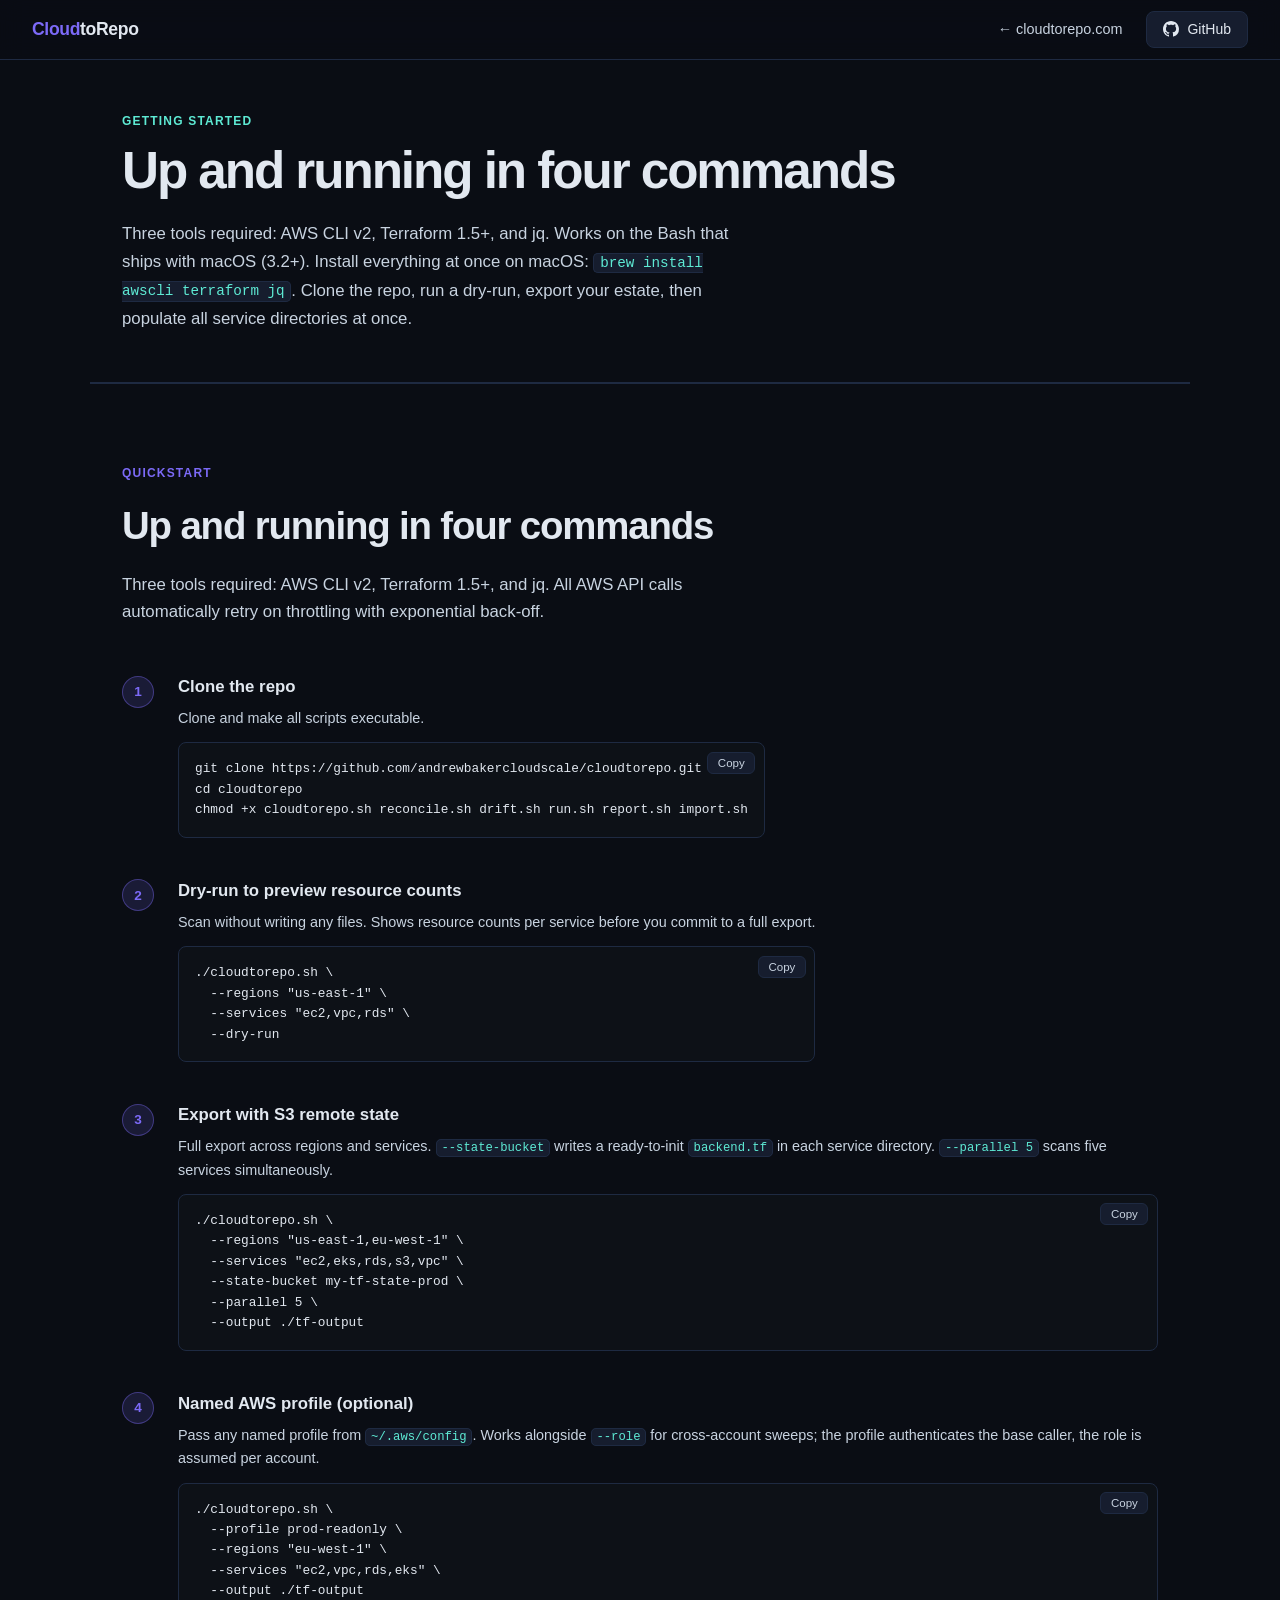
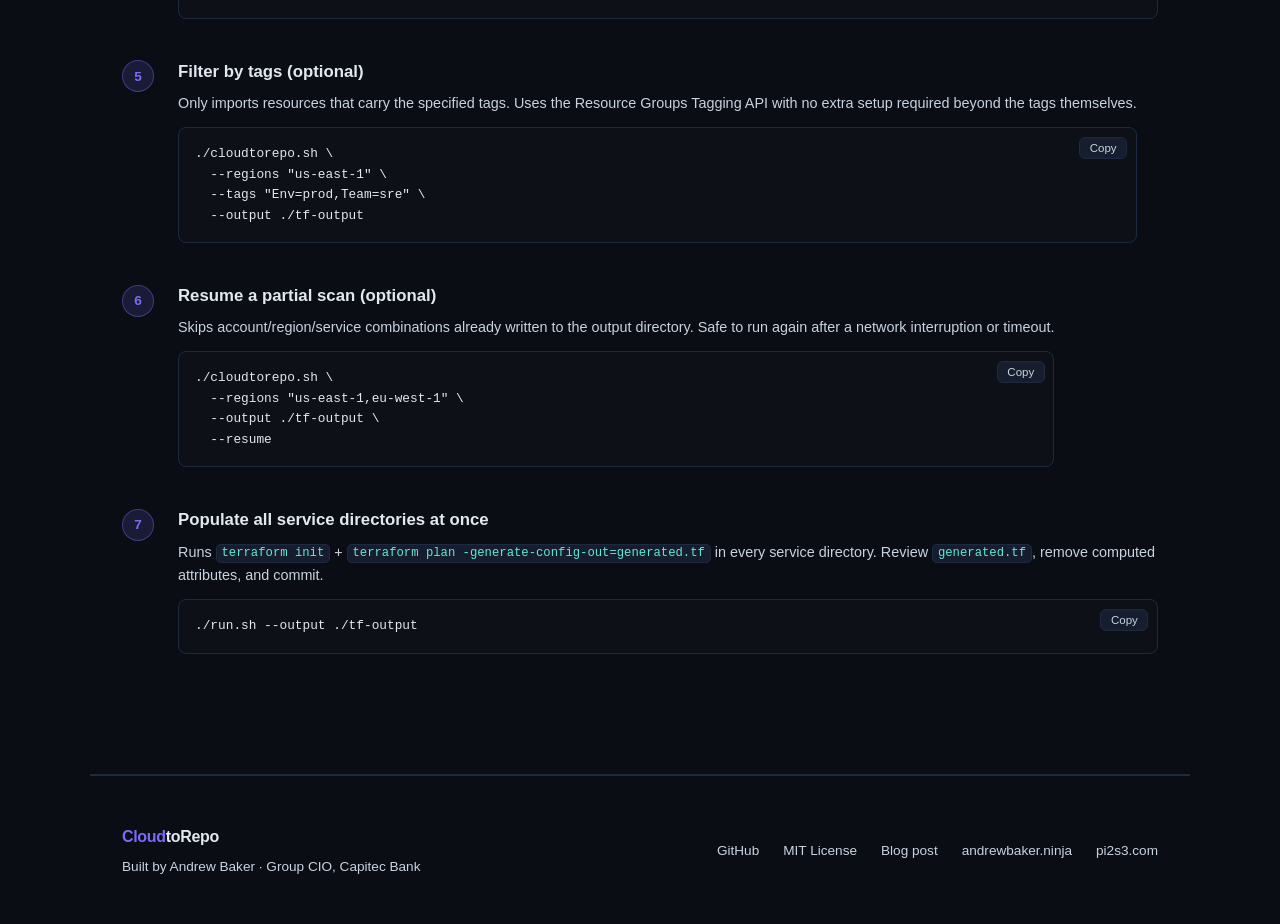
==== quickstart.html @ 25667c13 "website: split into 4 pages, shared stylesheet, mobile tile nav - Extracted all inline CSS to style." ====
<!DOCTYPE html>
<html lang="en">
<head>
  <meta charset="UTF-8" />
  <meta name="viewport" content="width=device-width, initial-scale=1.0" />
  <title>Quickstart — CloudtoRepo</title>
  <link rel="icon" type="image/svg+xml" href="favicon.svg" />
  <link rel="icon" type="image/png" href="favicon.png" />
  <link rel="stylesheet" href="style.css" />
</head>
<body>

<!-- NAV -->
<nav>
  <a class="nav-logo" href="index.html"><span>Cloud</span>toRepo</a>
  <div class="nav-links">
    <a href="index.html" class="hide-sm">← cloudtorepo.com</a>
    <a class="btn-gh" href="https://github.com/andrewbakercloudscale/cloudtorepo" target="_blank" rel="noopener">
      <svg width="16" height="16" viewBox="0 0 16 16" fill="currentColor"><path d="M8 0C3.58 0 0 3.58 0 8c0 3.54 2.29 6.53 5.47 7.59.4.07.55-.17.55-.38 0-.19-.01-.82-.01-1.49-2.01.37-2.53-.49-2.69-.94-.09-.23-.48-.94-.82-1.13-.28-.15-.68-.52-.01-.53.63-.01 1.08.58 1.23.82.72 1.21 1.87.87 2.33.66.07-.52.28-.87.51-1.07-1.78-.2-3.64-.89-3.64-3.95 0-.87.31-1.59.82-2.15-.08-.2-.36-1.02.08-2.12 0 0 .67-.21 2.2.82.64-.18 1.32-.27 2-.27.68 0 1.36.09 2 .27 1.53-1.04 2.2-.82 2.2-.82.44 1.1.16 1.92.08 2.12.51.56.82 1.27.82 2.15 0 3.07-1.87 3.75-3.65 3.95.29.25.54.73.54 1.48 0 1.07-.01 1.93-.01 2.2 0 .21.15.46.55.38A8.013 8.013 0 0016 8c0-4.42-3.58-8-8-8z"/></svg>
      GitHub
    </a>
  </div>
</nav>

<!-- PAGE HERO -->
<div class="page-hero">
  <div class="page-hero-label">Getting started</div>
  <h1>Up and running in four commands</h1>
  <p>Three tools required: AWS CLI v2, Terraform 1.5+, and jq. Works on the Bash that ships with macOS (3.2+). Install everything at once on macOS: <code>brew install awscli terraform jq</code>. Clone the repo, run a dry-run, export your estate, then populate all service directories at once.</p>
</div>

<!-- QUICKSTART -->
<hr class="divider" />
<section id="quickstart">
  <div class="section-label">Quickstart</div>
  <h2>Up and running in four commands</h2>
  <p class="section-intro">Three tools required: AWS CLI v2, Terraform 1.5+, and jq. All AWS API calls automatically retry on throttling with exponential back-off.</p>

  <div class="qs-step reveal">
    <div class="qs-num">1</div>
    <div class="qs-content">
      <h3>Clone the repo</h3>
      <p>Clone and make all scripts executable.</p>
      <pre>git clone https://github.com/andrewbakercloudscale/cloudtorepo.git
cd cloudtorepo
chmod +x cloudtorepo.sh reconcile.sh drift.sh run.sh report.sh import.sh</pre>
    </div>
  </div>

  <div class="qs-step reveal">
    <div class="qs-num">2</div>
    <div class="qs-content">
      <h3>Dry-run to preview resource counts</h3>
      <p>Scan without writing any files. Shows resource counts per service before you commit to a full export.</p>
      <pre>./cloudtorepo.sh \
  --regions "us-east-1" \
  --services "ec2,vpc,rds" \
  --dry-run</pre>
    </div>
  </div>

  <div class="qs-step reveal">
    <div class="qs-num">3</div>
    <div class="qs-content">
      <h3>Export with S3 remote state</h3>
      <p>Full export across regions and services. <code>--state-bucket</code> writes a ready-to-init <code>backend.tf</code> in each service directory. <code>--parallel 5</code> scans five services simultaneously.</p>
      <pre>./cloudtorepo.sh \
  --regions "us-east-1,eu-west-1" \
  --services "ec2,eks,rds,s3,vpc" \
  --state-bucket my-tf-state-prod \
  --parallel 5 \
  --output ./tf-output</pre>
    </div>
  </div>

  <div class="qs-step reveal">
    <div class="qs-num">4</div>
    <div class="qs-content">
      <h3>Named AWS profile (optional)</h3>
      <p>Pass any named profile from <code>~/.aws/config</code>. Works alongside <code>--role</code> for cross-account sweeps; the profile authenticates the base caller, the role is assumed per account.</p>
      <pre>./cloudtorepo.sh \
  --profile prod-readonly \
  --regions "eu-west-1" \
  --services "ec2,vpc,rds,eks" \
  --output ./tf-output</pre>
    </div>
  </div>

  <div class="qs-step reveal">
    <div class="qs-num">5</div>
    <div class="qs-content">
      <h3>Filter by tags (optional)</h3>
      <p>Only imports resources that carry the specified tags. Uses the Resource Groups Tagging API with no extra setup required beyond the tags themselves.</p>
      <pre>./cloudtorepo.sh \
  --regions "us-east-1" \
  --tags "Env=prod,Team=sre" \
  --output ./tf-output</pre>
    </div>
  </div>

  <div class="qs-step reveal">
    <div class="qs-num">6</div>
    <div class="qs-content">
      <h3>Resume a partial scan (optional)</h3>
      <p>Skips account/region/service combinations already written to the output directory. Safe to run again after a network interruption or timeout.</p>
      <pre>./cloudtorepo.sh \
  --regions "us-east-1,eu-west-1" \
  --output ./tf-output \
  --resume</pre>
    </div>
  </div>

  <div class="qs-step reveal">
    <div class="qs-num">7</div>
    <div class="qs-content">
      <h3>Populate all service directories at once</h3>
      <p>Runs <code>terraform init</code> + <code>terraform plan -generate-config-out=generated.tf</code> in every service directory. Review <code>generated.tf</code>, remove computed attributes, and commit.</p>
      <pre>./run.sh --output ./tf-output</pre>
    </div>
  </div>
</section>

<!-- FOOTER -->
<hr class="divider" />
<footer>
  <div>
    <div class="footer-brand"><span>Cloud</span>toRepo</div>
    <div class="footer-meta" style="margin-top:0.4rem;">Built by <a href="https://andrewbaker.ninja" target="_blank" rel="noopener">Andrew Baker</a> &middot; Group CIO, Capitec Bank</div>
  </div>
  <div class="footer-links">
    <a href="https://github.com/andrewbakercloudscale/cloudtorepo" target="_blank" rel="noopener">GitHub</a>
    <a href="https://github.com/andrewbakercloudscale/cloudtorepo/blob/main/LICENSE" target="_blank" rel="noopener">MIT License</a>
    <a href="https://andrewbaker.ninja/2026/03/21/reverse-engineering-your-aws-estate-into-terraform-using-cloudtorepo-org/" target="_blank" rel="noopener">Blog post</a>
    <a href="https://andrewbaker.ninja" target="_blank" rel="noopener">andrewbaker.ninja</a>
    <a href="https://pi2s3.com" target="_blank" rel="noopener">pi2s3.com</a>
  </div>
</footer>

<script>
  (function() {
    var els = document.querySelectorAll('.reveal');
    if (!('IntersectionObserver' in window)) {
      els.forEach(function(el) { el.classList.add('visible'); });
      return;
    }
    var io = new IntersectionObserver(function(entries) {
      entries.forEach(function(e) {
        if (e.isIntersecting) { e.target.classList.add('visible'); io.unobserve(e.target); }
      });
    }, { threshold: 0.08 });
    els.forEach(function(el) { io.observe(el); });
  })();
</script>

<script>
  document.querySelectorAll('pre').forEach(function(pre) {
    var wrap = document.createElement('div');
    wrap.className = 'pre-wrap';
    pre.parentNode.insertBefore(wrap, pre);
    wrap.appendChild(pre);

    var btn = document.createElement('button');
    btn.className = 'copy-btn';
    btn.textContent = 'Copy';
    wrap.appendChild(btn);

    btn.addEventListener('click', function() {
      navigator.clipboard.writeText(pre.innerText).then(function() {
        btn.textContent = 'Copied!';
        btn.classList.add('copied');
        setTimeout(function() {
          btn.textContent = 'Copy';
          btn.classList.remove('copied');
        }, 2000);
      });
    });
  });
</script>
</body>
</html>
---- style.css ----
*, *::before, *::after { box-sizing: border-box; margin: 0; padding: 0; }

:root {
  --bg: #0a0d14;
  --surface: #111622;
  --surface2: #161d2e;
  --border: #1e2a42;
  --accent: #7c6af7;
  --accent2: #5eead4;
  --text: #e2e8f0;
  --muted: #c8d3e0;
  --code-bg: #0d1117;
  --radius: 12px;
  --mono: 'SF Mono', 'Fira Code', 'Cascadia Code', monospace;
}

html { scroll-behavior: smooth; scroll-padding-top: 68px; }

body {
  background: var(--bg);
  color: var(--text);
  font-family: -apple-system, BlinkMacSystemFont, 'Inter', 'Segoe UI', sans-serif;
  font-size: 16px;
  line-height: 1.6;
  overflow-x: hidden;
}

/* NAV */
nav {
  position: fixed;
  top: 0; left: 0; right: 0;
  z-index: 100;
  display: flex;
  align-items: center;
  justify-content: space-between;
  padding: 0 2rem;
  height: 60px;
  background: rgba(10, 13, 20, 0.85);
  backdrop-filter: blur(12px);
  border-bottom: 1px solid var(--border);
}

.nav-logo {
  font-size: 1.1rem;
  font-weight: 700;
  letter-spacing: -0.02em;
  color: var(--text);
  text-decoration: none;
}

.nav-logo span { color: var(--accent); }

.nav-links { display: flex; gap: 1.5rem; align-items: center; }

.nav-links a {
  color: var(--muted);
  text-decoration: none;
  font-size: 0.9rem;
  transition: color 0.2s;
}

.nav-links a:hover { color: var(--text); }

.btn-gh {
  display: flex;
  align-items: center;
  gap: 0.5rem;
  background: var(--surface2);
  border: 1px solid var(--border);
  color: var(--text) !important;
  padding: 0.4rem 1rem;
  border-radius: 8px;
  font-size: 0.875rem !important;
  font-weight: 500;
  transition: background 0.2s, border-color 0.2s !important;
  text-decoration: none;
}

.btn-gh:hover { background: var(--border) !important; border-color: var(--accent) !important; }

/* HERO */
.hero {
  min-height: 100vh;
  display: flex;
  flex-direction: column;
  align-items: center;
  justify-content: center;
  text-align: center;
  padding: 6rem 2rem 4rem;
  position: relative;
  border-bottom: 1px solid rgba(124, 106, 247, 0.25);
  box-shadow: 0 1px 0 rgba(124, 106, 247, 0.1), 0 40px 80px -20px rgba(0,0,0,0.6);
}

.hero::before {
  content: '';
  position: absolute;
  top: -200px; left: 50%; transform: translateX(-50%);
  width: 1000px; height: 700px;
  background: radial-gradient(ellipse at center, rgba(124, 106, 247, 0.22) 0%, transparent 65%);
  pointer-events: none;
}

.hero::after {
  content: '';
  position: absolute;
  bottom: -100px; right: -200px;
  width: 600px; height: 400px;
  background: radial-gradient(ellipse at center, rgba(94, 234, 212, 0.1) 0%, transparent 70%);
  pointer-events: none;
}

.badge {
  display: inline-flex;
  align-items: center;
  gap: 0.4rem;
  background: rgba(124, 106, 247, 0.1);
  border: 1px solid rgba(124, 106, 247, 0.3);
  color: var(--accent);
  font-size: 0.8rem;
  font-weight: 600;
  letter-spacing: 0.05em;
  text-transform: uppercase;
  padding: 0.3rem 0.8rem;
  border-radius: 99px;
  margin-bottom: 1.5rem;
  transition: transform 0.2s ease, box-shadow 0.2s ease, border-color 0.2s ease, background 0.2s ease;
  cursor: default;
  will-change: transform;
}

.badge:hover {
  border-color: var(--accent);
  background: rgba(124, 106, 247, 0.2);
  transform: translateY(-10px);
  box-shadow: 0 20px 40px rgba(0,0,0,0.5), 0 0 0 1px var(--accent), 0 8px 32px rgba(124,106,247,0.2);
}

.badge::before {
  content: '';
  width: 6px; height: 6px;
  background: var(--accent);
  border-radius: 50%;
}

.hero-logo {
  transition: transform 0.2s ease, filter 0.2s ease;
  will-change: transform;
  cursor: default;
  border-radius: var(--radius);
}

.hero-logo:hover {
  transform: translateY(-10px);
  filter: drop-shadow(0 0 36px rgba(124,106,247,0.6));
}

h1 {
  font-size: clamp(2.8rem, 6vw, 5rem);
  font-weight: 800;
  letter-spacing: -0.04em;
  line-height: 1.05;
  margin-bottom: 1.25rem;
}

h1 .gradient {
  background: linear-gradient(135deg, var(--accent) 0%, var(--accent2) 100%);
  -webkit-background-clip: text;
  -webkit-text-fill-color: transparent;
  background-clip: text;
}

.hero-sub {
  font-size: clamp(1rem, 2vw, 1.2rem);
  color: var(--muted);
  max-width: 560px;
  margin-bottom: 2.5rem;
}

.hero-actions {
  display: flex;
  gap: 1rem;
  flex-wrap: wrap;
  justify-content: center;
}

.btn-primary {
  display: inline-flex;
  align-items: center;
  gap: 0.5rem;
  background: var(--accent);
  color: #fff;
  text-decoration: none;
  padding: 0.75rem 1.75rem;
  border-radius: 10px;
  font-weight: 600;
  font-size: 0.95rem;
  transition: opacity 0.2s, transform 0.15s;
}

.btn-primary:hover { opacity: 0.88; transform: translateY(-1px); }

.btn-outline {
  display: inline-flex;
  align-items: center;
  gap: 0.5rem;
  background: transparent;
  color: var(--text);
  text-decoration: none;
  padding: 0.75rem 1.75rem;
  border-radius: 10px;
  font-weight: 600;
  font-size: 0.95rem;
  border: 1px solid var(--border);
  transition: border-color 0.2s, background 0.2s, transform 0.15s;
}

.btn-outline:hover { border-color: var(--accent); background: rgba(124,106,247,0.07); transform: translateY(-1px); }

/* TERMINAL SNIPPET */
.terminal-wrap {
  margin-top: 4rem;
  width: 100%;
  max-width: 680px;
  border-radius: var(--radius);
  overflow: hidden;
  border: 1px solid var(--border);
  box-shadow: 0 24px 80px rgba(0,0,0,0.5);
  transition: transform 0.2s ease, box-shadow 0.2s ease, border-color 0.2s ease;
  will-change: transform;
}

.terminal-wrap:hover {
  border-color: var(--accent);
  box-shadow: 0 32px 96px rgba(124,106,247,0.25), 0 24px 80px rgba(0,0,0,0.5);
  transform: translateY(-10px);
}

.terminal-bar {
  background: var(--surface2);
  padding: 0.6rem 1rem;
  display: flex;
  align-items: center;
  gap: 0.5rem;
}

.dot { width: 12px; height: 12px; border-radius: 50%; }
.dot-r { background: #ff5f57; }
.dot-y { background: #ffbd2e; }
.dot-g { background: #28c840; }

.terminal-label {
  font-size: 0.75rem;
  color: var(--muted);
  margin-left: auto;
  font-family: var(--mono);
}

.terminal-body {
  background: var(--code-bg);
  padding: 1.25rem 1.5rem;
  font-family: var(--mono);
  font-size: 0.85rem;
  line-height: 1.8;
}

.terminal-body .prompt { color: var(--accent2); user-select: none; }
.terminal-body .cmd { color: var(--text); }
.terminal-body .flag { color: var(--accent); }
.terminal-body .val { color: #fbbf24; }
.terminal-body .comment { color: var(--muted); }
.terminal-body .out { color: #4ade80; }

/* SECTION LAYOUT */
section {
  padding: 5rem 2rem;
  max-width: 1100px;
  margin: 0 auto;
}

.section-label {
  font-size: 0.75rem;
  font-weight: 700;
  letter-spacing: 0.1em;
  text-transform: uppercase;
  color: var(--accent);
  margin-bottom: 0.75rem;
}

h2 {
  font-size: clamp(1.6rem, 3vw, 2.4rem);
  font-weight: 700;
  letter-spacing: -0.03em;
  margin-bottom: 1rem;
}

.section-intro {
  color: var(--muted);
  max-width: 600px;
  margin-bottom: 3rem;
  font-size: 1.05rem;
}

/* HOW IT WORKS / STEPS */
.steps {
  display: grid;
  grid-template-columns: repeat(auto-fit, minmax(220px, 1fr));
  gap: 1.5rem;
}

.step {
  background: var(--surface);
  border: 1px solid var(--border);
  border-radius: var(--radius);
  padding: 1.75rem;
  position: relative;
  transition: transform 0.3s cubic-bezier(0.22, 1, 0.36, 1),
              box-shadow 0.3s cubic-bezier(0.22, 1, 0.36, 1),
              border-color 0.25s ease,
              background 0.25s ease;
  will-change: transform;
}

.step:hover {
  border-color: var(--accent);
  background: var(--surface2);
  transform: translateY(-10px);
  box-shadow:
    0 2px 4px rgba(0,0,0,0.3),
    0 8px 16px rgba(0,0,0,0.35),
    0 28px 56px rgba(0,0,0,0.5),
    0 0 0 1px var(--accent),
    0 16px 48px rgba(124,106,247,0.35);
}

.step-num {
  font-size: 0.7rem;
  font-weight: 700;
  letter-spacing: 0.1em;
  color: var(--accent);
  margin-bottom: 0.75rem;
}

.step h3 { font-size: 1rem; font-weight: 600; margin-bottom: 0.5rem; color: #d4f700; }
.step p { font-size: 0.9rem; color: var(--muted); }

/* SERVICE GRID */
.service-grid {
  display: grid;
  grid-template-columns: repeat(auto-fit, minmax(280px, 1fr));
  gap: 1.25rem;
}

.service-card {
  background: var(--surface);
  border: 1px solid var(--border);
  border-radius: var(--radius);
  padding: 1.5rem;
  transition: transform 0.3s cubic-bezier(0.22, 1, 0.36, 1),
              box-shadow 0.3s cubic-bezier(0.22, 1, 0.36, 1),
              border-color 0.25s ease,
              background 0.25s ease;
  will-change: transform;
}

.service-card:hover {
  border-color: var(--accent2);
  background: var(--surface2);
  transform: translateY(-10px);
  box-shadow:
    0 2px 4px rgba(0,0,0,0.3),
    0 8px 16px rgba(0,0,0,0.35),
    0 28px 56px rgba(0,0,0,0.5),
    0 0 0 1px var(--accent2),
    0 16px 48px rgba(94,234,212,0.25);
}

.service-card h3 {
  font-size: 0.85rem;
  font-weight: 600;
  text-transform: uppercase;
  letter-spacing: 0.07em;
  color: var(--accent2);
  margin-bottom: 1rem;
}

.tags {
  display: flex;
  flex-wrap: wrap;
  gap: 0.5rem;
}

.tag {
  background: var(--surface2);
  border: 1px solid var(--border);
  color: var(--muted);
  font-size: 0.8rem;
  font-family: var(--mono);
  padding: 0.2rem 0.6rem;
  border-radius: 6px;
}

/* OUTPUT GRID */
.output-grid {
  display: grid;
  grid-template-columns: 1fr 1fr;
  gap: 1.5rem;
}

@media (max-width: 640px) { .output-grid { grid-template-columns: 1fr; } }

.output-card {
  background: var(--surface);
  border: 1px solid var(--border);
  border-radius: var(--radius);
  padding: 1.5rem;
  transition: transform 0.3s cubic-bezier(0.22, 1, 0.36, 1),
              box-shadow 0.3s cubic-bezier(0.22, 1, 0.36, 1),
              border-color 0.25s ease,
              background 0.25s ease;
  will-change: transform;
}

.output-card:hover {
  border-color: var(--accent);
  background: var(--surface2);
  transform: translateY(-10px);
  box-shadow:
    0 2px 4px rgba(0,0,0,0.3),
    0 8px 16px rgba(0,0,0,0.35),
    0 28px 56px rgba(0,0,0,0.5),
    0 0 0 1px var(--accent),
    0 16px 48px rgba(124,106,247,0.35);
}

.output-card h3 {
  font-size: 0.95rem;
  font-weight: 600;
  margin-bottom: 0.4rem;
}

.output-card p {
  font-size: 0.875rem;
  color: var(--muted);
  margin-bottom: 1rem;
}

/* WHY HARD */
.hard-grid {
  display: grid;
  grid-template-columns: repeat(auto-fit, minmax(300px, 1fr));
  gap: 1.5rem;
  margin-top: 2.5rem;
}

.hard-card {
  background: var(--surface);
  border: 1px solid var(--border);
  border-radius: var(--radius);
  padding: 1.75rem;
  border-left: 3px solid var(--accent);
  transition: transform 0.3s cubic-bezier(0.22, 1, 0.36, 1),
              box-shadow 0.3s cubic-bezier(0.22, 1, 0.36, 1),
              border-color 0.25s ease,
              background 0.25s ease;
  will-change: transform;
}

.hard-card:hover {
  border-color: var(--accent);
  background: var(--surface2);
  transform: translateY(-10px);
  box-shadow:
    0 2px 4px rgba(0,0,0,0.3),
    0 8px 16px rgba(0,0,0,0.35),
    0 28px 56px rgba(0,0,0,0.5),
    0 0 0 1px var(--accent),
    0 16px 48px rgba(124,106,247,0.35);
}

.hard-card h3 {
  font-size: 1rem;
  font-weight: 600;
  color: #d4f700;
  margin-bottom: 0.75rem;
}

.hard-card p {
  font-size: 0.9rem;
  color: var(--muted);
  line-height: 1.7;
}

.hard-card p + p { margin-top: 0.75rem; }

/* TAB BAR (kept for compatibility) */
.tab-bar {
  display: flex;
  gap: 0.25rem;
  background: var(--surface2);
  border: 1px solid var(--border);
  border-radius: 10px;
  padding: 0.25rem;
}

.tab-btn {
  background: none;
  border: none;
  color: var(--muted);
  font-size: 0.875rem;
  font-weight: 600;
  padding: 0.45rem 3rem;
  border-radius: 7px;
  cursor: pointer;
  transition: background 0.18s, color 0.18s;
  letter-spacing: 0.01em;
}

.tab-btn:hover { color: var(--text); }

.tab-btn.active {
  background: var(--accent);
  color: #fff;
}

/* CODE BLOCK */
pre {
  background: var(--code-bg);
  border: 1px solid var(--border);
  border-radius: 8px;
  padding: 1rem;
  font-family: var(--mono);
  font-size: 0.8rem;
  line-height: 1.6;
  overflow-x: auto;
  color: var(--text);
}

pre .kw { color: var(--accent); }
pre .str { color: #fbbf24; }
pre .cm { color: var(--muted); }
pre .out { color: #4ade80; }

code {
  background: var(--surface2);
  border: 1px solid var(--border);
  border-radius: 5px;
  padding: 0.1em 0.4em;
  font-family: var(--mono);
  font-size: 0.85em;
  color: var(--accent2);
}

/* COPY BUTTON */
.pre-wrap { position: relative; }

.copy-btn {
  position: absolute;
  top: 0.6rem;
  right: 0.6rem;
  background: var(--surface2);
  border: 1px solid var(--border);
  color: var(--muted);
  font-family: -apple-system, BlinkMacSystemFont, 'Inter', sans-serif;
  font-size: 0.72rem;
  font-weight: 500;
  padding: 0.25rem 0.6rem;
  border-radius: 6px;
  cursor: pointer;
  transition: background 0.15s, color 0.15s, border-color 0.15s;
  user-select: none;
}

.copy-btn:hover {
  background: var(--border);
  color: var(--text);
  border-color: var(--accent);
}

.copy-btn.copied {
  color: var(--accent2);
  border-color: var(--accent2);
}

/* DIVIDER */
.divider {
  max-width: 1100px;
  margin: 0 auto;
  border: none;
  border-top: 1px solid var(--border);
}

/* QUICKSTART STEPS */
.qs-steps {
  display: flex;
  flex-direction: column;
  gap: 1rem;
}

.qs-step {
  display: flex;
  gap: 1.5rem;
  align-items: flex-start;
  margin-bottom: 2.5rem;
}

.qs-num {
  flex-shrink: 0;
  width: 2rem;
  height: 2rem;
  background: rgba(124, 106, 247, 0.15);
  border: 1px solid rgba(124, 106, 247, 0.4);
  color: var(--accent);
  font-weight: 700;
  font-size: 0.85rem;
  border-radius: 50%;
  display: flex;
  align-items: center;
  justify-content: center;
  margin-top: 0.1rem;
}

.qs-content h3 { font-size: 1.05rem; font-weight: 600; margin-bottom: 0.4rem; }
.qs-content p { font-size: 0.9rem; color: var(--muted); margin-bottom: 0.75rem; }

/* FOOTER */
footer {
  max-width: 1100px;
  margin: 0 auto;
  padding: 3rem 2rem;
  border-top: 1px solid var(--border);
  display: flex;
  justify-content: space-between;
  align-items: center;
  flex-wrap: wrap;
  gap: 1rem;
}

.footer-brand {
  font-size: 1rem;
  font-weight: 700;
  letter-spacing: -0.02em;
}

.footer-brand span { color: var(--accent); }

.footer-meta {
  font-size: 0.85rem;
  color: var(--muted);
}

.footer-meta a { color: var(--muted); text-decoration: none; }
.footer-meta a:hover { color: var(--accent); }

.footer-links {
  display: flex;
  gap: 1.5rem;
  font-size: 0.85rem;
}

.footer-links a { color: var(--muted); text-decoration: none; transition: color 0.2s; }
.footer-links a:hover { color: var(--accent); }

/* PAGE HERO (non-home pages) */
.page-hero {
  padding: 7rem 2rem 3rem;
  max-width: 1100px;
  margin: 0 auto;
  border-bottom: 1px solid var(--border);
}

.page-hero-label {
  font-size: 0.75rem;
  font-weight: 700;
  letter-spacing: 0.1em;
  text-transform: uppercase;
  color: var(--accent2);
  margin-bottom: 0.75rem;
}

.page-hero h1 {
  font-size: clamp(2rem, 4vw, 3.2rem);
  font-weight: 800;
  letter-spacing: -0.04em;
  line-height: 1.1;
  margin-bottom: 1.25rem;
}

.page-hero p {
  font-size: 1.05rem;
  color: var(--muted);
  max-width: 640px;
  line-height: 1.7;
}

/* NAV TILES — home page section navigation */
.nav-tiles {
  display: grid;
  grid-template-columns: repeat(auto-fit, minmax(260px, 1fr));
  gap: 1.25rem;
}

.nav-tile {
  display: flex;
  flex-direction: column;
  background: var(--surface);
  border: 1px solid var(--border);
  border-radius: var(--radius);
  padding: 1.75rem;
  text-decoration: none;
  color: inherit;
  transition: transform 0.3s cubic-bezier(0.22, 1, 0.36, 1),
              box-shadow 0.3s cubic-bezier(0.22, 1, 0.36, 1),
              border-color 0.25s ease,
              background 0.25s ease;
  will-change: transform;
  position: relative;
}

.nav-tile:hover {
  border-color: var(--accent);
  background: var(--surface2);
  transform: translateY(-14px);
  box-shadow:
    0 2px 4px rgba(0,0,0,0.3),
    0 8px 16px rgba(0,0,0,0.35),
    0 28px 56px rgba(0,0,0,0.5),
    0 0 0 1px var(--accent),
    0 16px 48px rgba(124,106,247,0.35);
}

.nav-tile:active { transform: translateY(-8px); transition-duration: 0.1s; }

.nav-tile:hover .nav-tile-cta { color: var(--accent2); gap: 0.55rem; }

.nav-tile-icon { font-size: 2rem; margin-bottom: 1rem; display: block; }

.nav-tile-label {
  font-size: 0.72rem;
  font-weight: 700;
  letter-spacing: 0.1em;
  text-transform: uppercase;
  color: var(--accent2);
  margin-bottom: 0.4rem;
}

.nav-tile h3 {
  font-size: 1.2rem;
  font-weight: 700;
  letter-spacing: -0.02em;
  margin-bottom: 0.65rem;
  color: var(--text);
}

.nav-tile p {
  font-size: 0.9rem;
  color: var(--muted);
  line-height: 1.6;
  flex: 1;
  margin: 0;
}

.nav-tile-cta {
  display: inline-flex;
  align-items: center;
  gap: 0.35rem;
  margin-top: 1.25rem;
  font-size: 0.875rem;
  font-weight: 700;
  color: var(--accent);
  transition: gap 0.2s ease, color 0.2s ease;
}

/* SCROLL REVEAL */
.reveal {
  opacity: 0;
  transform: translateY(32px);
  transition: opacity 0.6s cubic-bezier(0.22, 1, 0.36, 1),
              transform 0.6s cubic-bezier(0.22, 1, 0.36, 1);
}

.reveal.visible {
  opacity: 1;
  transform: translateY(0);
}

/* PAGE TRANSITIONS (Chrome 126+, Safari 18.2+) */
@view-transition { navigation: auto; }

@keyframes vt-fade-out {
  to { opacity: 0; transform: translateY(-6px); }
}
@keyframes vt-fade-in {
  from { opacity: 0; transform: translateY(10px); }
}

::view-transition-old(root) {
  animation: vt-fade-out 0.18s ease forwards;
}
::view-transition-new(root) {
  animation: vt-fade-in 0.28s cubic-bezier(0.22, 1, 0.36, 1) forwards;
}

/* RESPONSIVE */
@media (max-width: 640px) {
  nav { padding: 0 1rem; }
  footer { flex-direction: column; text-align: center; }
  .output-grid { grid-template-columns: 1fr; }
}
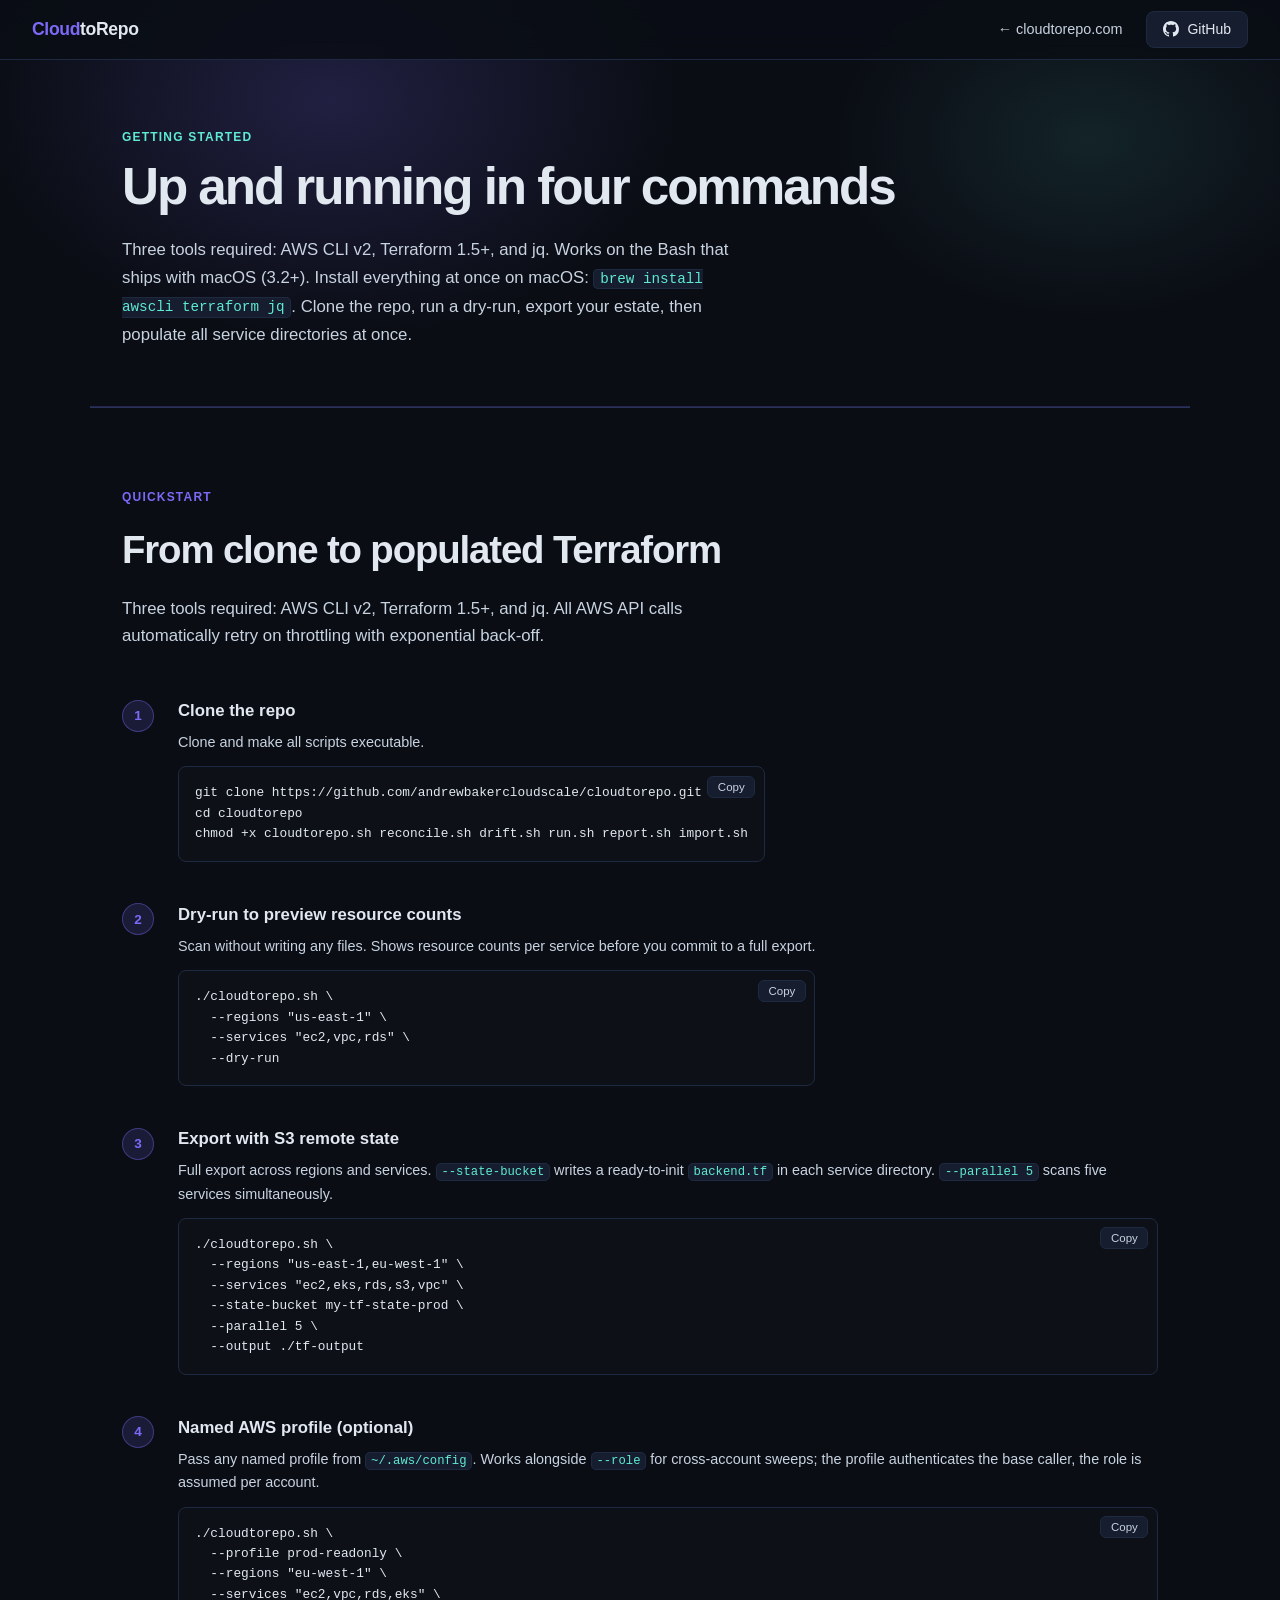
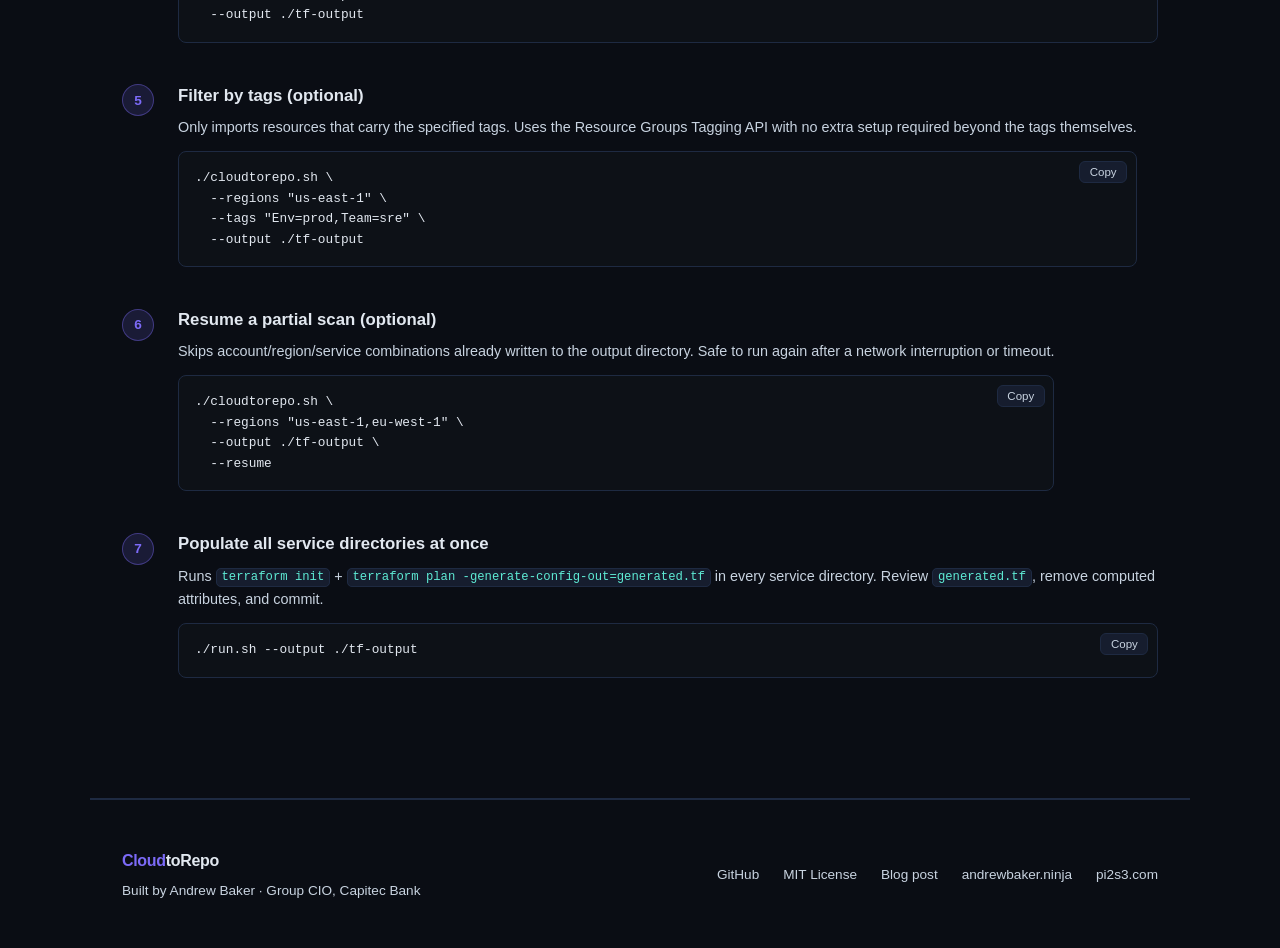
==== commit 97e88fba: "style(site): heading restyle and page-hero glow; em-dash punctuation pass Neutralise section/card he" ====
--- a/quickstart.html
+++ b/quickstart.html
@@ -3,7 +3,7 @@
 <head>
   <meta charset="UTF-8" />
   <meta name="viewport" content="width=device-width, initial-scale=1.0" />
-  <title>Quickstart — CloudtoRepo</title>
+  <title>Quickstart | CloudtoRepo</title>
   <link rel="icon" type="image/svg+xml" href="favicon.svg" />
   <link rel="icon" type="image/png" href="favicon.png" />
   <link rel="stylesheet" href="style.css" />
@@ -33,7 +33,7 @@
 <hr class="divider" />
 <section id="quickstart">
   <div class="section-label">Quickstart</div>
-  <h2>Up and running in four commands</h2>
+  <h2>From clone to populated Terraform</h2>
   <p class="section-intro">Three tools required: AWS CLI v2, Terraform 1.5+, and jq. All AWS API calls automatically retry on throttling with exponential back-off.</p>
 
   <div class="qs-step reveal">
--- a/style.css
+++ b/style.css
@@ -341,7 +341,7 @@
   margin-bottom: 0.75rem;
 }
 
-.step h3 { font-size: 1rem; font-weight: 600; margin-bottom: 0.5rem; color: #d4f700; }
+.step h3 { font-size: 1.05rem; font-weight: 600; margin-bottom: 0.5rem; color: var(--text); letter-spacing: -0.01em; }
 .step p { font-size: 0.9rem; color: var(--muted); }
 
 /* SERVICE GRID */
@@ -434,8 +434,9 @@
 }
 
 .output-card h3 {
-  font-size: 0.95rem;
+  font-size: 1.05rem;
   font-weight: 600;
+  letter-spacing: -0.01em;
   margin-bottom: 0.4rem;
 }
 
@@ -479,9 +480,10 @@
 }
 
 .hard-card h3 {
-  font-size: 1rem;
+  font-size: 1.05rem;
   font-weight: 600;
-  color: #d4f700;
+  color: var(--text);
+  letter-spacing: -0.01em;
   margin-bottom: 0.75rem;
 }
 
@@ -663,10 +665,33 @@
 
 /* PAGE HERO (non-home pages) */
 .page-hero {
-  padding: 7rem 2rem 3rem;
+  position: relative;
+  isolation: isolate;
+  padding: 8rem 2rem 3.5rem;
   max-width: 1100px;
   margin: 0 auto;
-  border-bottom: 1px solid var(--border);
+  border-bottom: 1px solid rgba(124, 106, 247, 0.25);
+  box-shadow: 0 1px 0 rgba(124, 106, 247, 0.12);
+}
+
+.page-hero::before {
+  content: '';
+  position: absolute;
+  z-index: -1;
+  top: -160px; left: -140px;
+  width: 760px; height: 520px;
+  background: radial-gradient(ellipse at center, rgba(124, 106, 247, 0.20) 0%, transparent 65%);
+  pointer-events: none;
+}
+
+.page-hero::after {
+  content: '';
+  position: absolute;
+  z-index: -1;
+  top: -40px; right: -160px;
+  width: 520px; height: 360px;
+  background: radial-gradient(ellipse at center, rgba(94, 234, 212, 0.10) 0%, transparent 70%);
+  pointer-events: none;
 }
 
 .page-hero-label {
